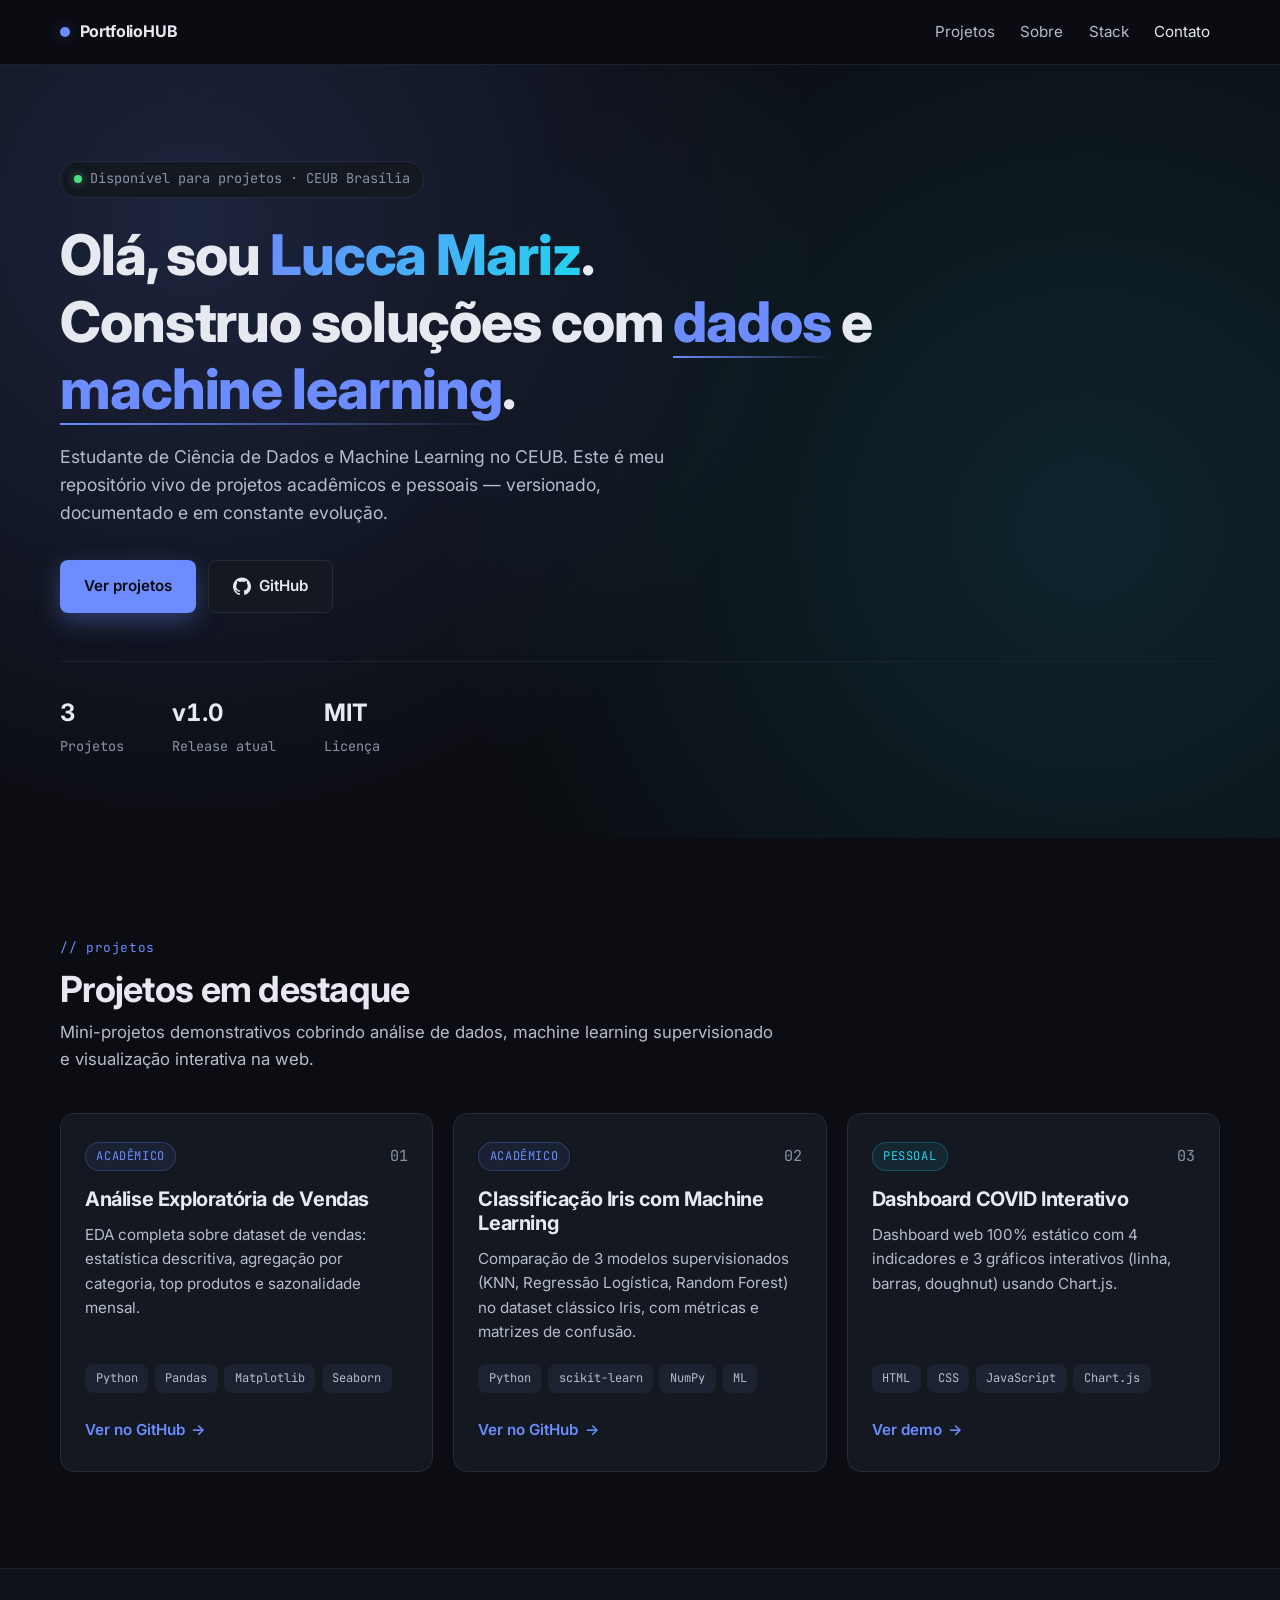
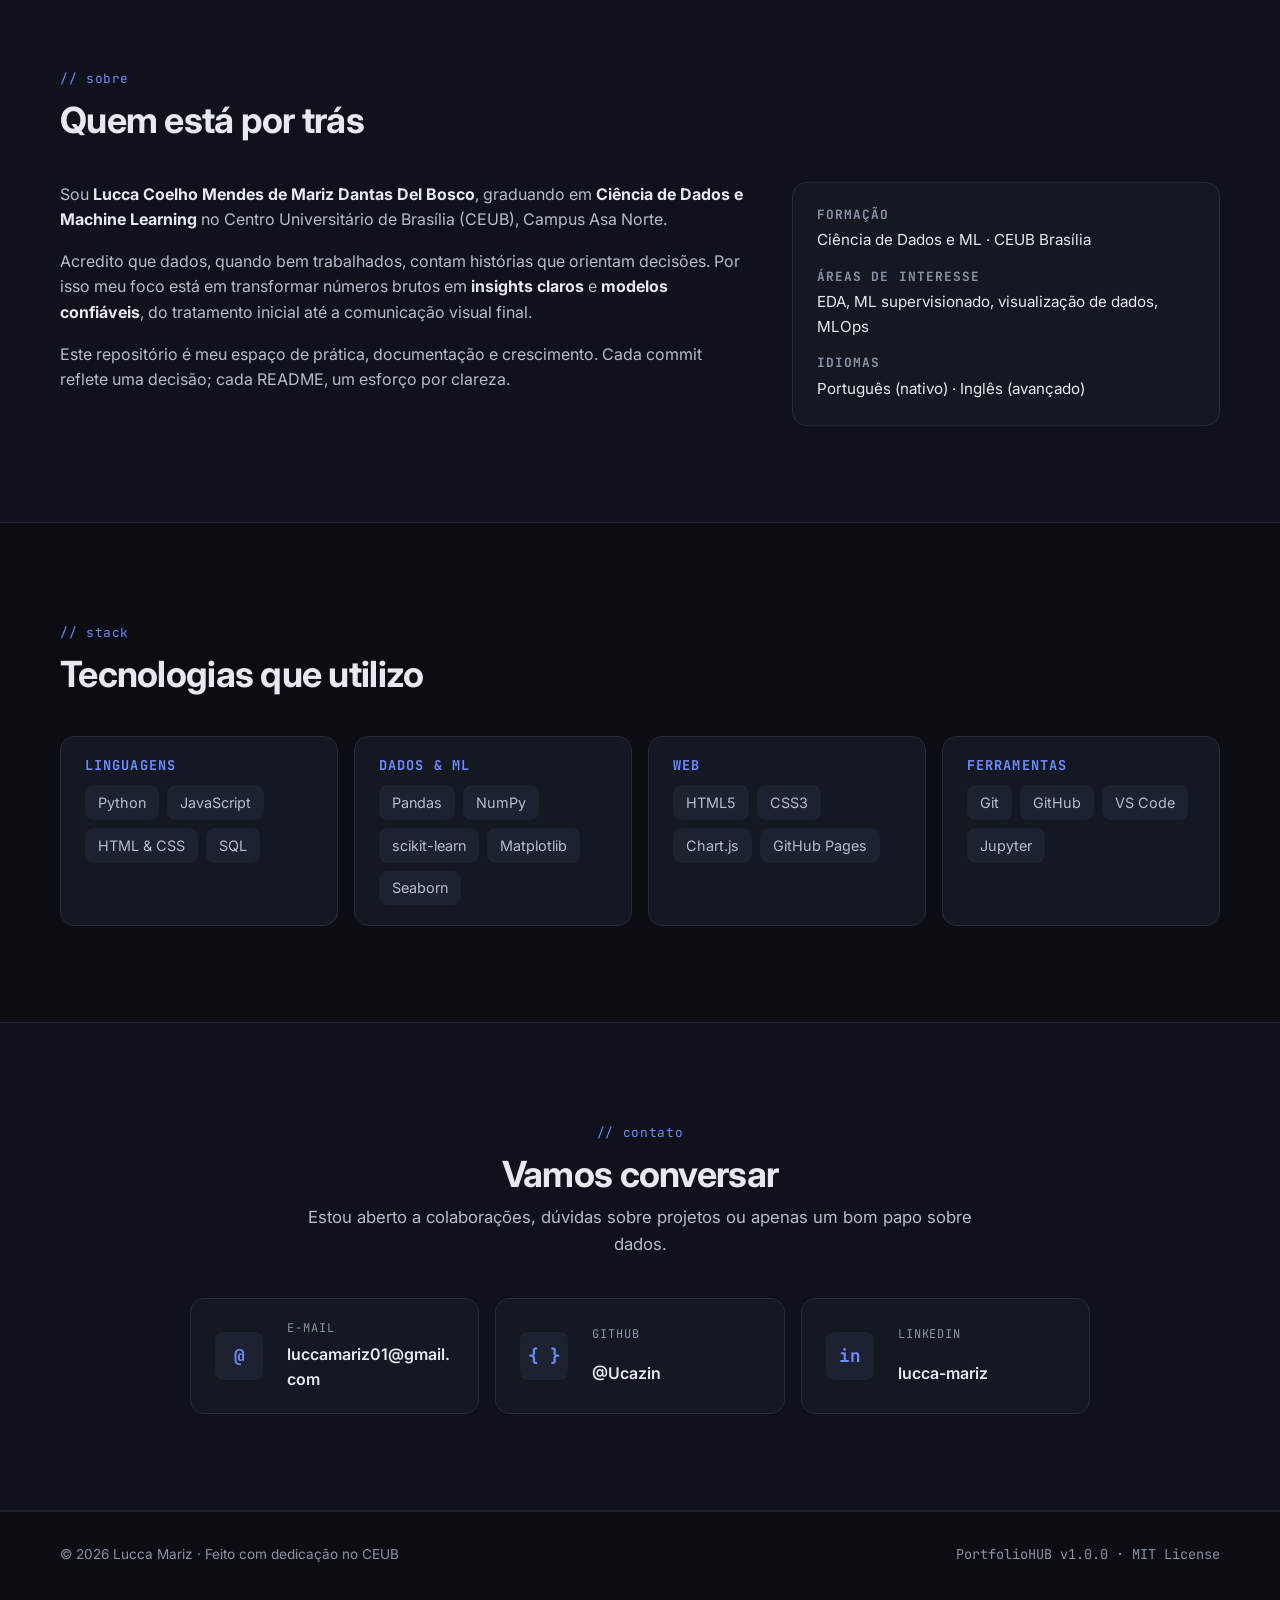
==== index.html @ 3b2921aa "feat: adicionar site principal do GitHub Pages com design dark tech responsivo" ====
<!DOCTYPE html>
<html lang="pt-BR">
<head>
  <meta charset="UTF-8" />
  <meta name="viewport" content="width=device-width, initial-scale=1.0" />
  <meta name="description" content="Portfólio de Lucca Mariz — Ciência de Dados e Machine Learning, CEUB Brasília. Repositório de projetos acadêmicos e pessoais." />
  <meta name="author" content="Lucca Mariz" />
  <meta name="theme-color" content="#0b0d12" />

  <title>Lucca Mariz · PortfolioHUB</title>

  <link rel="preconnect" href="https://fonts.googleapis.com">
  <link rel="preconnect" href="https://fonts.gstatic.com" crossorigin>
  <link href="https://fonts.googleapis.com/css2?family=Inter:wght@400;500;600;700;800&family=JetBrains+Mono:wght@400;600&display=swap" rel="stylesheet">

  <link rel="stylesheet" href="assets/css/styles.css" />
</head>
<body>

  <!-- Skip link para acessibilidade -->
  <a class="skip-link" href="#projetos">Pular para projetos</a>

  <!-- ====== Topbar ====== -->
  <header class="topbar" role="banner">
    <div class="container topbar__inner">
      <a class="brand" href="#topo">
        <span class="brand__dot" aria-hidden="true"></span>
        <span class="brand__name">PortfolioHUB</span>
      </a>

      <nav class="nav" aria-label="Navegação principal">
        <a href="#projetos">Projetos</a>
        <a href="#sobre">Sobre</a>
        <a href="#stack">Stack</a>
        <a href="#contato">Contato</a>
      </nav>

      <button class="nav-toggle" aria-expanded="false" aria-controls="nav-mobile" aria-label="Abrir menu">
        <span></span><span></span><span></span>
      </button>
    </div>

    <nav id="nav-mobile" class="nav-mobile" aria-label="Navegação móvel" hidden>
      <a href="#projetos">Projetos</a>
      <a href="#sobre">Sobre</a>
      <a href="#stack">Stack</a>
      <a href="#contato">Contato</a>
    </nav>
  </header>

  <main id="topo">

    <!-- ====== Hero ====== -->
    <section class="hero">
      <div class="hero__bg" aria-hidden="true"></div>
      <div class="container hero__inner">
        <p class="hero__eyebrow">
          <span class="dot dot--success"></span>
          Disponível para projetos · CEUB Brasília
        </p>
        <h1 class="hero__title">
          Olá, sou <span class="hero__name">Lucca&nbsp;Mariz</span>.
          <br />Construo soluções com
          <span class="hero__highlight">dados</span> e
          <span class="hero__highlight">machine learning</span>.
        </h1>
        <p class="hero__lede">
          Estudante de Ciência de Dados e Machine Learning no CEUB.
          Este é meu repositório vivo de projetos acadêmicos e pessoais —
          versionado, documentado e em constante evolução.
        </p>

        <div class="hero__cta">
          <a class="btn btn--primary" href="#projetos">Ver projetos</a>
          <a class="btn btn--ghost" href="https://github.com/Ucazin/portfolio-hub" target="_blank" rel="noopener">
            <svg width="18" height="18" viewBox="0 0 24 24" fill="currentColor" aria-hidden="true"><path d="M12 .5C5.4.5 0 5.9 0 12.5c0 5.3 3.4 9.8 8.2 11.4.6.1.8-.3.8-.6v-2c-3.3.7-4-1.6-4-1.6-.5-1.4-1.3-1.8-1.3-1.8-1.1-.7.1-.7.1-.7 1.2.1 1.8 1.2 1.8 1.2 1.1 1.8 2.8 1.3 3.5 1 .1-.8.4-1.3.8-1.6-2.7-.3-5.5-1.3-5.5-5.9 0-1.3.5-2.4 1.2-3.2-.1-.3-.5-1.5.1-3.2 0 0 1-.3 3.3 1.2 1-.3 2-.4 3-.4s2 .1 3 .4c2.3-1.5 3.3-1.2 3.3-1.2.6 1.7.2 2.9.1 3.2.8.8 1.2 1.9 1.2 3.2 0 4.6-2.8 5.6-5.5 5.9.4.4.8 1.1.8 2.2v3.2c0 .3.2.7.8.6C20.6 22.3 24 17.8 24 12.5 24 5.9 18.6.5 12 .5z"/></svg>
            GitHub
          </a>
        </div>

        <ul class="hero__stats" aria-label="Resumo do repositório">
          <li><strong>3</strong><span>Projetos</span></li>
          <li><strong>v1.0</strong><span>Release atual</span></li>
          <li><strong>MIT</strong><span>Licença</span></li>
        </ul>
      </div>
    </section>

    <!-- ====== Projetos ====== -->
    <section id="projetos" class="section">
      <div class="container">
        <header class="section__header">
          <span class="section__tag">// projetos</span>
          <h2 class="section__title">Projetos em destaque</h2>
          <p class="section__lede">
            Mini-projetos demonstrativos cobrindo análise de dados, machine learning supervisionado
            e visualização interativa na web.
          </p>
        </header>

        <div class="cards-grid">

          <!-- Card 1 -->
          <article class="card">
            <div class="card__head">
              <span class="card__badge card__badge--academico">Acadêmico</span>
              <span class="card__num">01</span>
            </div>
            <h3 class="card__title">Análise Exploratória de Vendas</h3>
            <p class="card__desc">
              EDA completa sobre dataset de vendas: estatística descritiva,
              agregação por categoria, top produtos e sazonalidade mensal.
            </p>
            <ul class="card__tags">
              <li>Python</li><li>Pandas</li><li>Matplotlib</li><li>Seaborn</li>
            </ul>
            <div class="card__actions">
              <a class="link-arrow" href="projetos-academicos/01-analise-exploratoria-vendas/">
                Ver no GitHub <span aria-hidden="true">→</span>
              </a>
            </div>
          </article>

          <!-- Card 2 -->
          <article class="card">
            <div class="card__head">
              <span class="card__badge card__badge--academico">Acadêmico</span>
              <span class="card__num">02</span>
            </div>
            <h3 class="card__title">Classificação Iris com Machine Learning</h3>
            <p class="card__desc">
              Comparação de 3 modelos supervisionados (KNN, Regressão Logística,
              Random Forest) no dataset clássico Iris, com métricas e matrizes de confusão.
            </p>
            <ul class="card__tags">
              <li>Python</li><li>scikit-learn</li><li>NumPy</li><li>ML</li>
            </ul>
            <div class="card__actions">
              <a class="link-arrow" href="projetos-academicos/02-classificacao-iris-ml/">
                Ver no GitHub <span aria-hidden="true">→</span>
              </a>
            </div>
          </article>

          <!-- Card 3 -->
          <article class="card">
            <div class="card__head">
              <span class="card__badge card__badge--pessoal">Pessoal</span>
              <span class="card__num">03</span>
            </div>
            <h3 class="card__title">Dashboard COVID Interativo</h3>
            <p class="card__desc">
              Dashboard web 100% estático com 4 indicadores e 3 gráficos
              interativos (linha, barras, doughnut) usando Chart.js.
            </p>
            <ul class="card__tags">
              <li>HTML</li><li>CSS</li><li>JavaScript</li><li>Chart.js</li>
            </ul>
            <div class="card__actions">
              <a class="link-arrow" href="projetos-pessoais/03-dashboard-covid-visualizacao/">
                Ver demo <span aria-hidden="true">→</span>
              </a>
            </div>
          </article>

        </div>
      </div>
    </section>

    <!-- ====== Sobre ====== -->
    <section id="sobre" class="section section--alt">
      <div class="container sobre">
        <header class="section__header">
          <span class="section__tag">// sobre</span>
          <h2 class="section__title">Quem está por trás</h2>
        </header>

        <div class="sobre__grid">
          <div class="sobre__texto">
            <p>
              Sou <strong>Lucca Coelho Mendes de Mariz Dantas Del Bosco</strong>,
              graduando em <strong>Ciência de Dados e Machine Learning</strong>
              no Centro Universitário de Brasília (CEUB), Campus Asa Norte.
            </p>
            <p>
              Acredito que dados, quando bem trabalhados, contam histórias que
              orientam decisões. Por isso meu foco está em transformar números
              brutos em <strong>insights claros</strong> e <strong>modelos confiáveis</strong>,
              do tratamento inicial até a comunicação visual final.
            </p>
            <p>
              Este repositório é meu espaço de prática, documentação e crescimento.
              Cada commit reflete uma decisão; cada README, um esforço por clareza.
            </p>
          </div>

          <aside class="sobre__quick">
            <h3>Formação</h3>
            <p>Ciência de Dados e ML · CEUB Brasília</p>

            <h3>Áreas de interesse</h3>
            <p>EDA, ML supervisionado, visualização de dados, MLOps</p>

            <h3>Idiomas</h3>
            <p>Português (nativo) · Inglês (avançado)</p>
          </aside>
        </div>
      </div>
    </section>

    <!-- ====== Stack ====== -->
    <section id="stack" class="section">
      <div class="container">
        <header class="section__header">
          <span class="section__tag">// stack</span>
          <h2 class="section__title">Tecnologias que utilizo</h2>
        </header>

        <div class="stack-grid">
          <div class="stack__group">
            <h3>Linguagens</h3>
            <ul>
              <li>Python</li><li>JavaScript</li><li>HTML &amp; CSS</li><li>SQL</li>
            </ul>
          </div>
          <div class="stack__group">
            <h3>Dados &amp; ML</h3>
            <ul>
              <li>Pandas</li><li>NumPy</li><li>scikit-learn</li><li>Matplotlib</li><li>Seaborn</li>
            </ul>
          </div>
          <div class="stack__group">
            <h3>Web</h3>
            <ul>
              <li>HTML5</li><li>CSS3</li><li>Chart.js</li><li>GitHub Pages</li>
            </ul>
          </div>
          <div class="stack__group">
            <h3>Ferramentas</h3>
            <ul>
              <li>Git</li><li>GitHub</li><li>VS Code</li><li>Jupyter</li>
            </ul>
          </div>
        </div>
      </div>
    </section>

    <!-- ====== Contato ====== -->
    <section id="contato" class="section section--alt">
      <div class="container contato">
        <header class="section__header section__header--center">
          <span class="section__tag">// contato</span>
          <h2 class="section__title">Vamos conversar</h2>
          <p class="section__lede">
            Estou aberto a colaborações, dúvidas sobre projetos ou apenas um bom papo sobre dados.
          </p>
        </header>

        <div class="contato__links">
          <a class="contato__link" href="mailto:luccamariz01@gmail.com">
            <span class="contato__icon">@</span>
            <span class="contato__rotulo">E-mail</span>
            <span class="contato__valor">luccamariz01@gmail.com</span>
          </a>
          <a class="contato__link" href="https://github.com/Ucazin" target="_blank" rel="noopener">
            <span class="contato__icon">{ }</span>
            <span class="contato__rotulo">GitHub</span>
            <span class="contato__valor">@Ucazin</span>
          </a>
          <a class="contato__link" href="https://www.linkedin.com/in/lucca-mariz/" target="_blank" rel="noopener">
            <span class="contato__icon">in</span>
            <span class="contato__rotulo">LinkedIn</span>
            <span class="contato__valor">lucca-mariz</span>
          </a>
        </div>
      </div>
    </section>

  </main>

  <footer class="rodape">
    <div class="container rodape__inner">
      <p>&copy; 2026 Lucca Mariz · Feito com dedicação no CEUB</p>
      <p class="rodape__release">PortfolioHUB v1.0.0 · MIT License</p>
    </div>
  </footer>

  <script src="assets/js/main.js"></script>
</body>
</html>
---- assets/css/styles.css ----
/* ============================================================
   PortfolioHUB · Lucca Mariz
   Estilos · Dark tech moderno · Mobile-first
   ============================================================ */

:root {
  /* Cores */
  --bg:          #0b0d12;
  --bg-soft:     #0f121a;
  --bg-elev:     #141821;
  --bg-elev-2:   #1c2230;
  --border:      #252b3a;
  --border-soft: #1c212e;

  --text:        #e6e9ef;
  --text-mid:    #b6bccc;
  --text-dim:    #8a93a6;

  --accent:      #6c8cff;
  --accent-2:    #22d3ee;
  --accent-glow: rgba(108, 140, 255, 0.35);

  --success:     #4ade80;
  --warning:     #fbbf24;
  --danger:      #f87171;

  /* Tokens */
  --radius:      14px;
  --radius-sm:   8px;
  --shadow:      0 10px 30px rgba(0, 0, 0, 0.45);
  --shadow-lg:   0 20px 50px rgba(0, 0, 0, 0.55);

  --fs-mono:     'JetBrains Mono', ui-monospace, 'Cascadia Mono', Menlo, monospace;
  --fs-sans:     'Inter', system-ui, -apple-system, 'Segoe UI', Roboto, sans-serif;
}

/* ===================== Reset =================== */
*, *::before, *::after { box-sizing: border-box; }

html { scroll-behavior: smooth; }

body {
  margin: 0;
  background: var(--bg);
  color: var(--text);
  font-family: var(--fs-sans);
  font-size: 16px;
  line-height: 1.6;
  -webkit-font-smoothing: antialiased;
  -moz-osx-font-smoothing: grayscale;
  overflow-x: hidden;
}

h1, h2, h3 {
  margin: 0 0 0.5em;
  line-height: 1.2;
  letter-spacing: -0.02em;
}

p { margin: 0 0 1rem; }

a {
  color: var(--accent);
  text-decoration: none;
  transition: color 0.2s ease;
}
a:hover { color: var(--accent-2); }

ul { margin: 0; padding: 0; list-style: none; }

img { max-width: 100%; display: block; }

button {
  font: inherit;
  border: 0;
  background: transparent;
  cursor: pointer;
  color: inherit;
}

/* ===================== Layout =================== */
.container {
  width: 100%;
  max-width: 1200px;
  margin: 0 auto;
  padding: 0 1.25rem;
}

.skip-link {
  position: absolute;
  left: -9999px;
  top: 0;
}
.skip-link:focus {
  left: 1rem;
  top: 1rem;
  background: var(--accent);
  color: #000;
  padding: 0.5rem 1rem;
  border-radius: var(--radius-sm);
  z-index: 100;
}

/* ===================== Topbar =================== */
.topbar {
  position: sticky;
  top: 0;
  z-index: 50;
  background: rgba(11, 13, 18, 0.7);
  backdrop-filter: blur(12px);
  -webkit-backdrop-filter: blur(12px);
  border-bottom: 1px solid var(--border-soft);
}
.topbar__inner {
  height: 64px;
  display: flex;
  align-items: center;
  justify-content: space-between;
  gap: 1rem;
}
.brand {
  display: inline-flex;
  align-items: center;
  gap: 0.6rem;
  color: var(--text);
  font-weight: 700;
  letter-spacing: -0.01em;
}
.brand:hover { color: var(--text); }
.brand__dot {
  width: 10px;
  height: 10px;
  border-radius: 50%;
  background: var(--accent);
  box-shadow: 0 0 14px var(--accent-glow);
}

.nav { display: none; }
.nav a {
  color: var(--text-mid);
  font-size: 0.95rem;
  padding: 0.4rem 0.6rem;
}
.nav a:hover { color: var(--text); }

.nav-toggle {
  width: 40px;
  height: 40px;
  display: inline-flex;
  flex-direction: column;
  justify-content: center;
  align-items: center;
  gap: 5px;
  border-radius: var(--radius-sm);
}
.nav-toggle span {
  width: 22px;
  height: 2px;
  background: var(--text-mid);
  border-radius: 2px;
  transition: transform 0.25s ease, opacity 0.25s ease;
}
.nav-toggle[aria-expanded="true"] span:nth-child(1) { transform: translateY(7px) rotate(45deg); }
.nav-toggle[aria-expanded="true"] span:nth-child(2) { opacity: 0; }
.nav-toggle[aria-expanded="true"] span:nth-child(3) { transform: translateY(-7px) rotate(-45deg); }

.nav-mobile {
  display: flex;
  flex-direction: column;
  border-top: 1px solid var(--border-soft);
  background: var(--bg-soft);
}
.nav-mobile a {
  color: var(--text-mid);
  padding: 1rem 1.5rem;
  border-bottom: 1px solid var(--border-soft);
}
.nav-mobile a:hover { color: var(--text); background: var(--bg-elev); }

/* ===================== Hero =================== */
.hero {
  position: relative;
  padding: 4rem 0 3rem;
  overflow: hidden;
}
.hero__bg {
  position: absolute;
  inset: 0;
  background:
    radial-gradient(circle at 15% 20%, rgba(108, 140, 255, 0.18), transparent 50%),
    radial-gradient(circle at 85% 60%, rgba(34, 211, 238, 0.12), transparent 55%);
  pointer-events: none;
  z-index: 0;
}
.hero__inner { position: relative; z-index: 1; }

.hero__eyebrow {
  display: inline-flex;
  align-items: center;
  gap: 0.5rem;
  color: var(--text-dim);
  font-family: var(--fs-mono);
  font-size: 0.85rem;
  padding: 0.4rem 0.8rem;
  background: var(--bg-elev);
  border: 1px solid var(--border);
  border-radius: 99px;
  margin-bottom: 1.5rem;
}
.dot {
  width: 8px; height: 8px;
  border-radius: 50%;
}
.dot--success {
  background: var(--success);
  box-shadow: 0 0 10px rgba(74, 222, 128, 0.55);
}

.hero__title {
  font-size: clamp(2rem, 5.5vw, 3.5rem);
  font-weight: 800;
  max-width: 850px;
  margin: 0 0 1.25rem;
}
.hero__name {
  background: linear-gradient(120deg, var(--accent), var(--accent-2));
  -webkit-background-clip: text;
  background-clip: text;
  color: transparent;
}
.hero__highlight {
  color: var(--accent);
  position: relative;
}
.hero__highlight::after {
  content: "";
  position: absolute;
  left: 0; right: 0; bottom: -2px;
  height: 2px;
  background: linear-gradient(90deg, var(--accent), transparent);
}

.hero__lede {
  font-size: 1.1rem;
  color: var(--text-mid);
  max-width: 620px;
  margin: 0 0 2rem;
}

.hero__cta {
  display: flex;
  flex-wrap: wrap;
  gap: 0.75rem;
  margin-bottom: 3rem;
}
.btn {
  display: inline-flex;
  align-items: center;
  justify-content: center;
  gap: 0.5rem;
  padding: 0.85rem 1.5rem;
  border-radius: var(--radius-sm);
  font-weight: 600;
  font-size: 0.95rem;
  transition: transform 0.15s ease, background 0.2s ease, color 0.2s ease, border-color 0.2s ease;
  min-height: 44px;
}
.btn:hover { transform: translateY(-1px); }
.btn--primary {
  background: var(--accent);
  color: #0a0c10;
  box-shadow: 0 8px 24px var(--accent-glow);
}
.btn--primary:hover { background: var(--accent-2); color: #0a0c10; }
.btn--ghost {
  background: var(--bg-elev);
  color: var(--text);
  border: 1px solid var(--border);
}
.btn--ghost:hover { border-color: var(--accent); color: var(--accent); }

.hero__stats {
  display: flex;
  flex-wrap: wrap;
  gap: 2rem 3rem;
  padding-top: 2rem;
  border-top: 1px solid var(--border-soft);
}
.hero__stats li {
  display: flex;
  flex-direction: column;
  gap: 0.25rem;
}
.hero__stats strong {
  font-size: 1.5rem;
  font-weight: 700;
  color: var(--text);
  font-variant-numeric: tabular-nums;
}
.hero__stats span {
  font-size: 0.85rem;
  color: var(--text-dim);
  font-family: var(--fs-mono);
}

/* ===================== Section base =================== */
.section {
  padding: 4rem 0;
}
.section--alt {
  background: var(--bg-soft);
  border-top: 1px solid var(--border-soft);
  border-bottom: 1px solid var(--border-soft);
}

.section__header {
  max-width: 720px;
  margin-bottom: 2.5rem;
}
.section__header--center {
  margin-left: auto;
  margin-right: auto;
  text-align: center;
}
.section__tag {
  font-family: var(--fs-mono);
  font-size: 0.8rem;
  color: var(--accent);
  text-transform: lowercase;
  letter-spacing: 0.05em;
}
.section__title {
  font-size: clamp(1.6rem, 3.5vw, 2.25rem);
  font-weight: 700;
  margin: 0.5rem 0;
}
.section__lede {
  color: var(--text-mid);
  font-size: 1.05rem;
  margin: 0;
}

/* ===================== Cards de Projetos =================== */
.cards-grid {
  display: grid;
  grid-template-columns: 1fr;
  gap: 1.25rem;
}
.card {
  background: var(--bg-elev);
  border: 1px solid var(--border);
  border-radius: var(--radius);
  padding: 1.75rem 1.5rem;
  display: flex;
  flex-direction: column;
  transition: transform 0.2s ease, border-color 0.2s ease, box-shadow 0.25s ease;
}
.card:hover {
  transform: translateY(-3px);
  border-color: var(--accent);
  box-shadow: var(--shadow);
}
.card__head {
  display: flex;
  justify-content: space-between;
  align-items: center;
  margin-bottom: 1rem;
}
.card__badge {
  font-family: var(--fs-mono);
  font-size: 0.75rem;
  padding: 0.25rem 0.65rem;
  border-radius: 99px;
  border: 1px solid var(--border);
  text-transform: uppercase;
  letter-spacing: 0.05em;
}
.card__badge--academico {
  color: var(--accent);
  background: rgba(108, 140, 255, 0.08);
  border-color: rgba(108, 140, 255, 0.25);
}
.card__badge--pessoal {
  color: var(--accent-2);
  background: rgba(34, 211, 238, 0.08);
  border-color: rgba(34, 211, 238, 0.25);
}
.card__num {
  font-family: var(--fs-mono);
  color: var(--text-dim);
  font-size: 0.95rem;
}
.card__title {
  font-size: 1.25rem;
  font-weight: 700;
  margin-bottom: 0.75rem;
}
.card__desc {
  color: var(--text-mid);
  font-size: 0.95rem;
  margin-bottom: 1.25rem;
  flex-grow: 1;
}
.card__tags {
  display: flex;
  flex-wrap: wrap;
  gap: 0.4rem;
  margin-bottom: 1.5rem;
}
.card__tags li {
  font-family: var(--fs-mono);
  font-size: 0.75rem;
  padding: 0.25rem 0.6rem;
  background: var(--bg-elev-2);
  color: var(--text-mid);
  border-radius: var(--radius-sm);
  border: 1px solid var(--border-soft);
}
.card__actions { margin-top: auto; }
.link-arrow {
  display: inline-flex;
  align-items: center;
  gap: 0.4rem;
  font-weight: 600;
  font-size: 0.95rem;
}
.link-arrow span {
  transition: transform 0.2s ease;
  display: inline-block;
}
.link-arrow:hover span { transform: translateX(4px); }

/* ===================== Sobre =================== */
.sobre__grid {
  display: grid;
  grid-template-columns: 1fr;
  gap: 2rem;
}
.sobre__texto p { color: var(--text-mid); font-size: 1rem; }
.sobre__texto strong { color: var(--text); }
.sobre__quick {
  background: var(--bg-elev);
  border: 1px solid var(--border);
  border-radius: var(--radius);
  padding: 1.5rem;
}
.sobre__quick h3 {
  font-size: 0.8rem;
  text-transform: uppercase;
  letter-spacing: 0.08em;
  color: var(--text-dim);
  font-family: var(--fs-mono);
  margin-top: 1rem;
  margin-bottom: 0.4rem;
}
.sobre__quick h3:first-child { margin-top: 0; }
.sobre__quick p { color: var(--text); font-size: 0.95rem; margin: 0; }

/* ===================== Stack =================== */
.stack-grid {
  display: grid;
  grid-template-columns: 1fr;
  gap: 1rem;
}
.stack__group {
  background: var(--bg-elev);
  border: 1px solid var(--border);
  border-radius: var(--radius);
  padding: 1.25rem 1.5rem;
}
.stack__group h3 {
  font-size: 0.85rem;
  text-transform: uppercase;
  letter-spacing: 0.08em;
  color: var(--accent);
  font-family: var(--fs-mono);
  margin: 0 0 0.75rem;
}
.stack__group ul { display: flex; flex-wrap: wrap; gap: 0.5rem; }
.stack__group li {
  font-size: 0.9rem;
  padding: 0.3rem 0.75rem;
  background: var(--bg-elev-2);
  border-radius: var(--radius-sm);
  color: var(--text-mid);
  border: 1px solid var(--border-soft);
}

/* ===================== Contato =================== */
.contato__links {
  display: grid;
  grid-template-columns: 1fr;
  gap: 1rem;
  max-width: 900px;
  margin: 0 auto;
}
.contato__link {
  display: grid;
  grid-template-columns: 56px 1fr;
  grid-template-rows: auto auto;
  align-items: center;
  gap: 0.25rem 1rem;
  padding: 1.25rem 1.5rem;
  background: var(--bg-elev);
  border: 1px solid var(--border);
  border-radius: var(--radius);
  color: var(--text);
  transition: transform 0.2s ease, border-color 0.2s ease;
}
.contato__link:hover {
  transform: translateY(-2px);
  border-color: var(--accent);
  color: var(--text);
}
.contato__icon {
  grid-row: 1 / span 2;
  width: 48px; height: 48px;
  display: inline-flex;
  align-items: center;
  justify-content: center;
  background: var(--bg-elev-2);
  border-radius: var(--radius-sm);
  font-family: var(--fs-mono);
  color: var(--accent);
  font-size: 1.1rem;
  font-weight: 700;
}
.contato__rotulo {
  font-family: var(--fs-mono);
  font-size: 0.75rem;
  color: var(--text-dim);
  text-transform: uppercase;
  letter-spacing: 0.08em;
}
.contato__valor { font-weight: 600; word-break: break-all; }

/* ===================== Rodapé =================== */
.rodape {
  padding: 2rem 0;
  border-top: 1px solid var(--border-soft);
  background: var(--bg);
}
.rodape__inner {
  display: flex;
  flex-direction: column;
  gap: 0.4rem;
  align-items: center;
  text-align: center;
  color: var(--text-dim);
  font-size: 0.85rem;
}
.rodape__release { font-family: var(--fs-mono); }

/* ============================================================
   Responsivo
   ============================================================ */

/* Tablet ≥ 640px */
@media (min-width: 640px) {
  .cards-grid    { grid-template-columns: repeat(2, 1fr); }
  .stack-grid    { grid-template-columns: repeat(2, 1fr); }
  .contato__links{ grid-template-columns: repeat(2, 1fr); }
}

/* Desktop ≥ 1024px */
@media (min-width: 1024px) {
  .nav         { display: inline-flex; gap: 0.4rem; }
  .nav-toggle  { display: none; }
  .nav-mobile  { display: none !important; }

  .hero        { padding: 6rem 0 5rem; }
  .section     { padding: 6rem 0; }

  .cards-grid  { grid-template-columns: repeat(3, 1fr); }
  .stack-grid  { grid-template-columns: repeat(4, 1fr); }
  .contato__links { grid-template-columns: repeat(3, 1fr); }

  .sobre__grid {
    grid-template-columns: 1.6fr 1fr;
    gap: 3rem;
  }

  .rodape__inner {
    flex-direction: row;
    justify-content: space-between;
  }
}

/* Animação reduzida para usuários sensíveis */
@media (prefers-reduced-motion: reduce) {
  *, *::before, *::after {
    animation-duration: 0.001ms !important;
    transition-duration: 0.001ms !important;
    scroll-behavior: auto !important;
  }
}
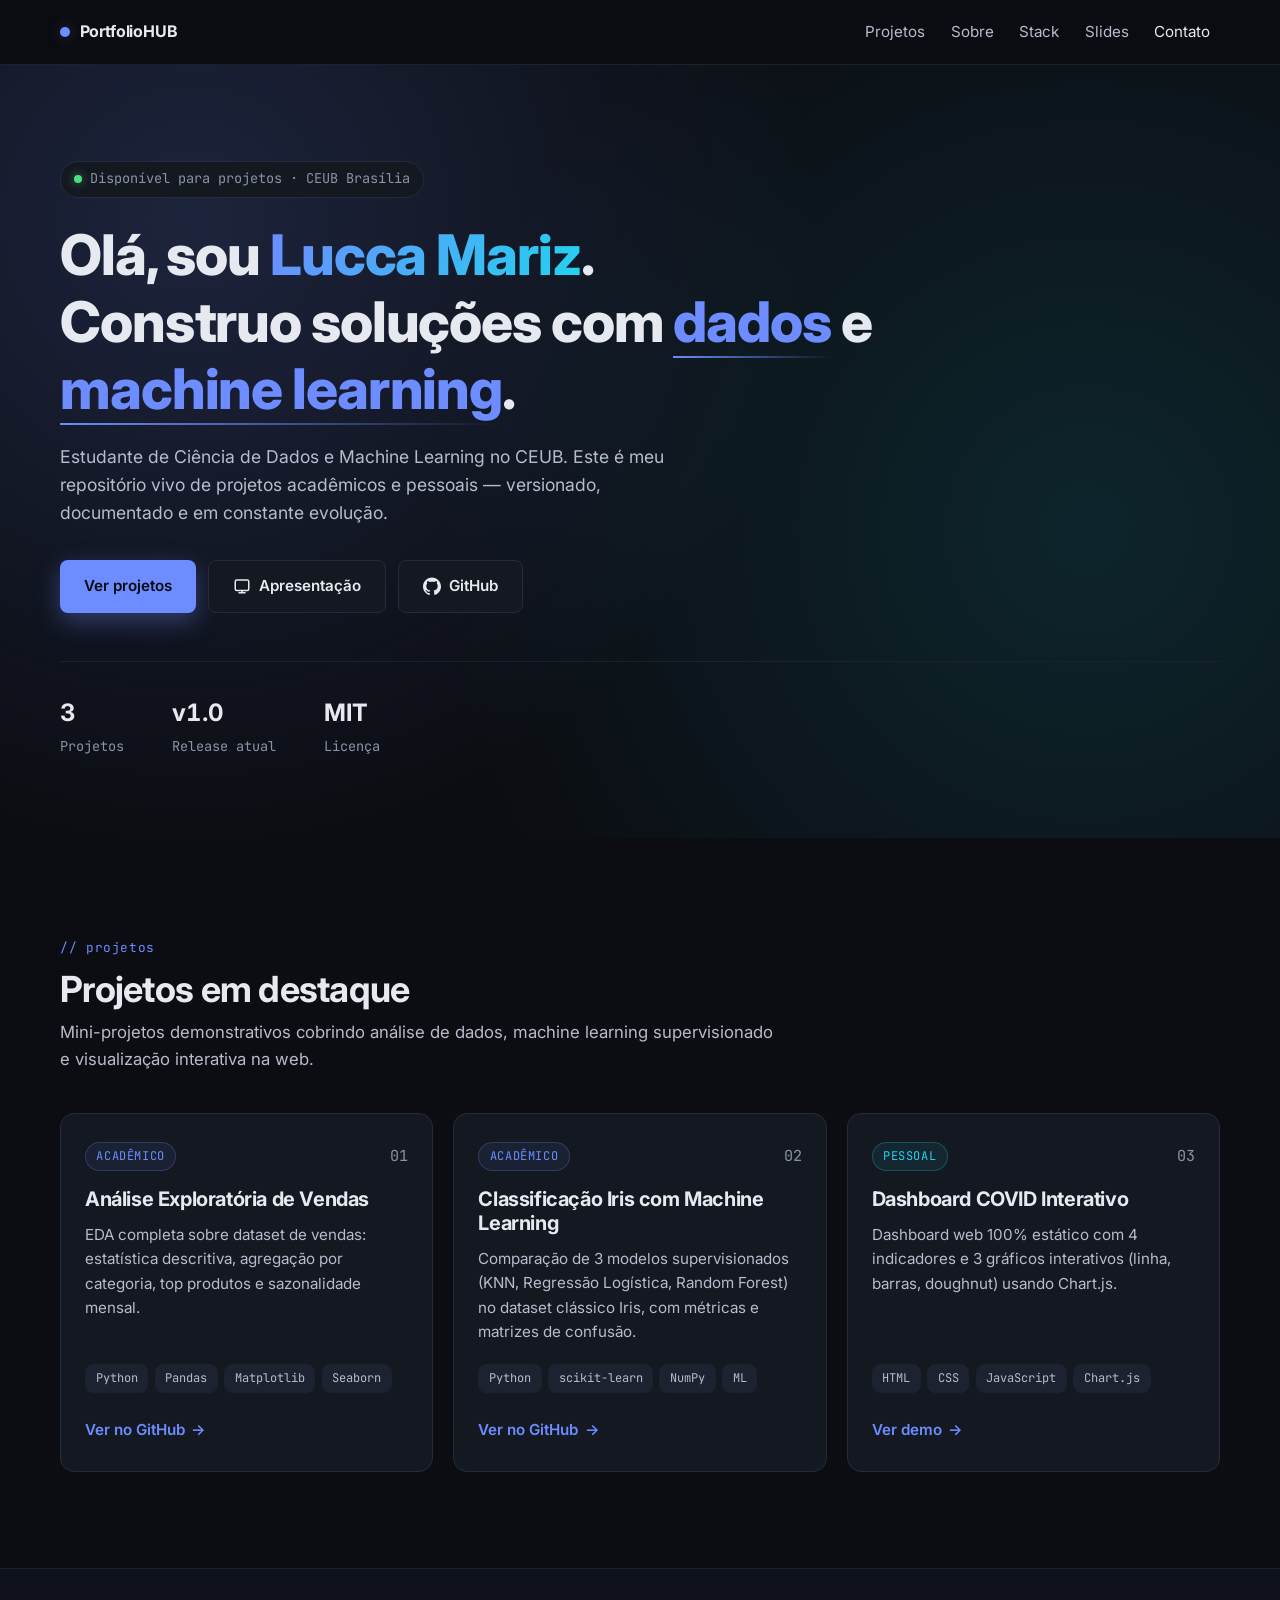
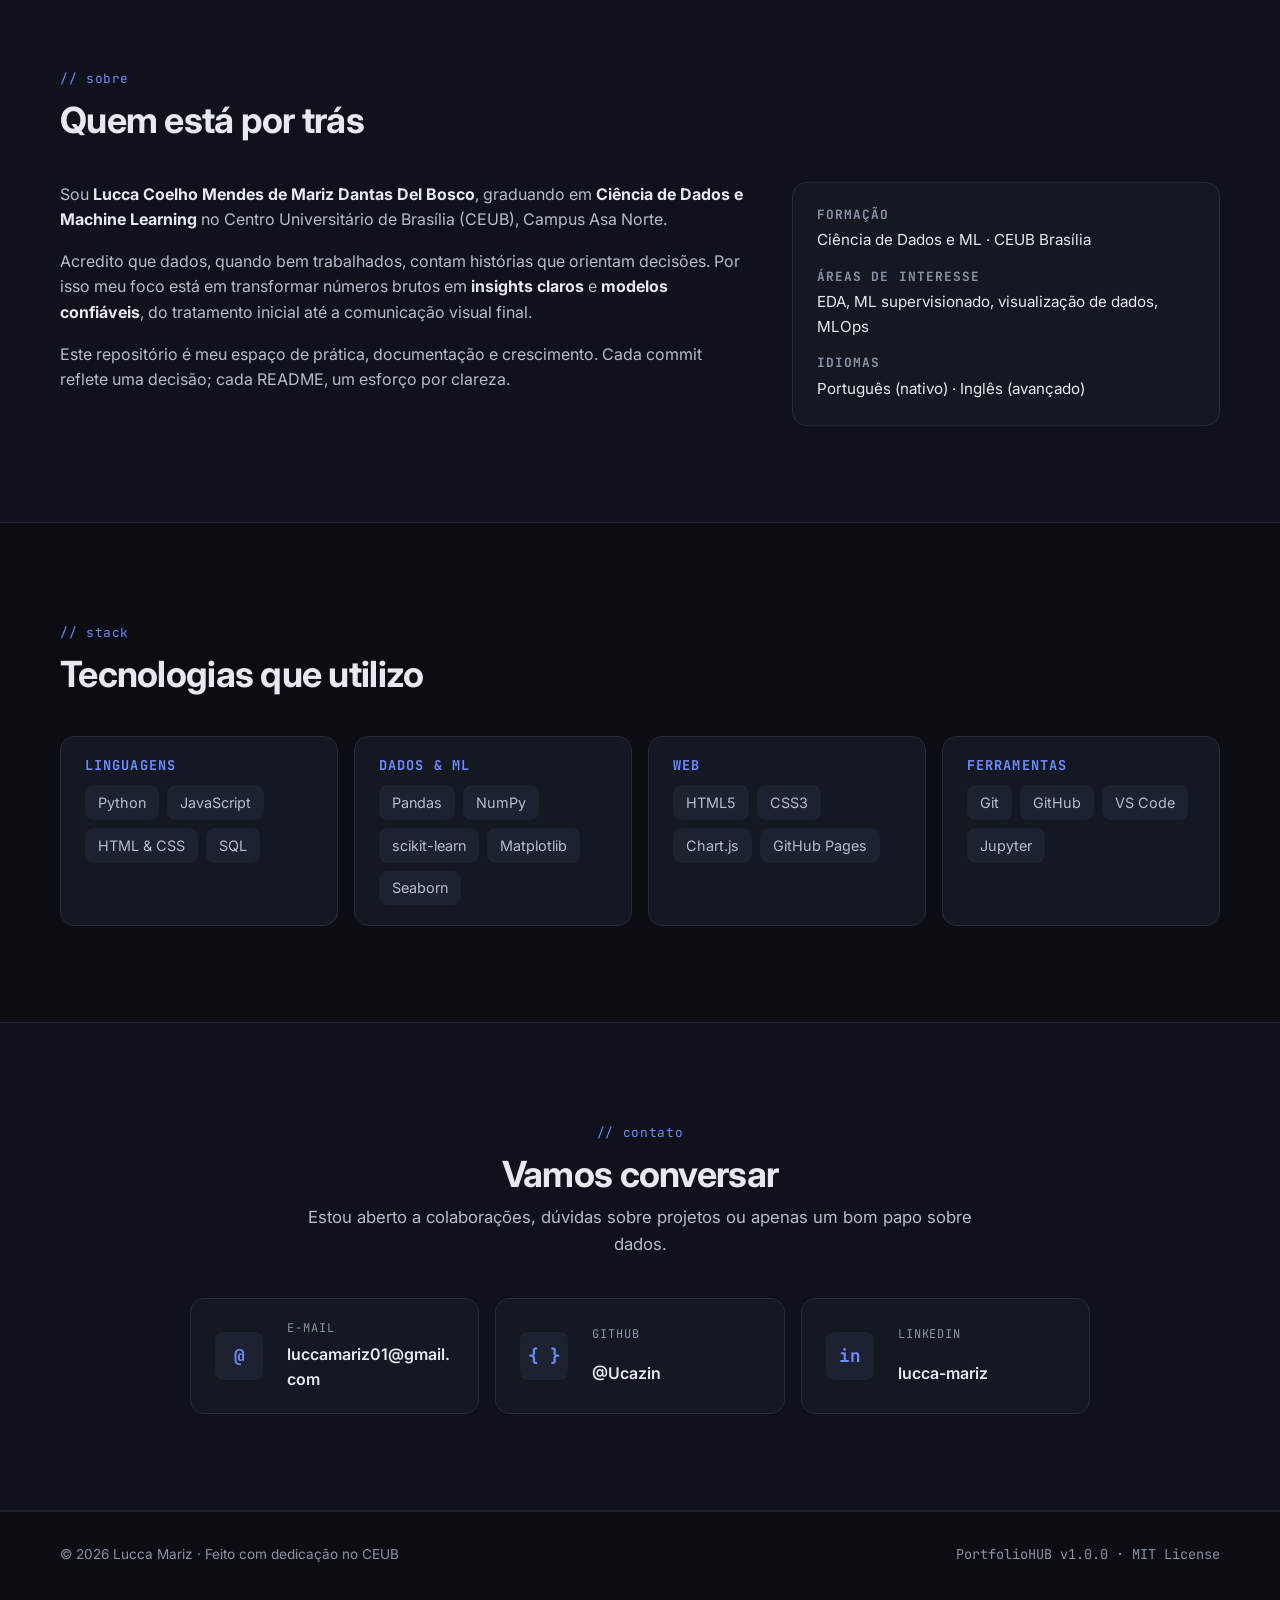
==== commit 599bb197: "feat: adicionar apresentação interativa em slides HTML no GitHub Pages" ====
--- a/index.html
+++ b/index.html
@@ -32,6 +32,7 @@
         <a href="#projetos">Projetos</a>
         <a href="#sobre">Sobre</a>
         <a href="#stack">Stack</a>
+        <a href="slides/">Slides</a>
         <a href="#contato">Contato</a>
       </nav>
 
@@ -44,6 +45,7 @@
       <a href="#projetos">Projetos</a>
       <a href="#sobre">Sobre</a>
       <a href="#stack">Stack</a>
+      <a href="slides/">Slides</a>
       <a href="#contato">Contato</a>
     </nav>
   </header>
@@ -72,6 +74,10 @@
 
         <div class="hero__cta">
           <a class="btn btn--primary" href="#projetos">Ver projetos</a>
+          <a class="btn btn--ghost" href="slides/">
+            <svg width="18" height="18" viewBox="0 0 24 24" fill="none" stroke="currentColor" stroke-width="2" stroke-linecap="round" stroke-linejoin="round" aria-hidden="true"><rect x="3" y="4" width="18" height="14" rx="2"/><path d="M8 21h8M12 18v3"/></svg>
+            Apresentação
+          </a>
           <a class="btn btn--ghost" href="https://github.com/Ucazin/portfolio-hub" target="_blank" rel="noopener">
             <svg width="18" height="18" viewBox="0 0 24 24" fill="currentColor" aria-hidden="true"><path d="M12 .5C5.4.5 0 5.9 0 12.5c0 5.3 3.4 9.8 8.2 11.4.6.1.8-.3.8-.6v-2c-3.3.7-4-1.6-4-1.6-.5-1.4-1.3-1.8-1.3-1.8-1.1-.7.1-.7.1-.7 1.2.1 1.8 1.2 1.8 1.2 1.1 1.8 2.8 1.3 3.5 1 .1-.8.4-1.3.8-1.6-2.7-.3-5.5-1.3-5.5-5.9 0-1.3.5-2.4 1.2-3.2-.1-.3-.5-1.5.1-3.2 0 0 1-.3 3.3 1.2 1-.3 2-.4 3-.4s2 .1 3 .4c2.3-1.5 3.3-1.2 3.3-1.2.6 1.7.2 2.9.1 3.2.8.8 1.2 1.9 1.2 3.2 0 4.6-2.8 5.6-5.5 5.9.4.4.8 1.1.8 2.2v3.2c0 .3.2.7.8.6C20.6 22.3 24 17.8 24 12.5 24 5.9 18.6.5 12 .5z"/></svg>
             GitHub
